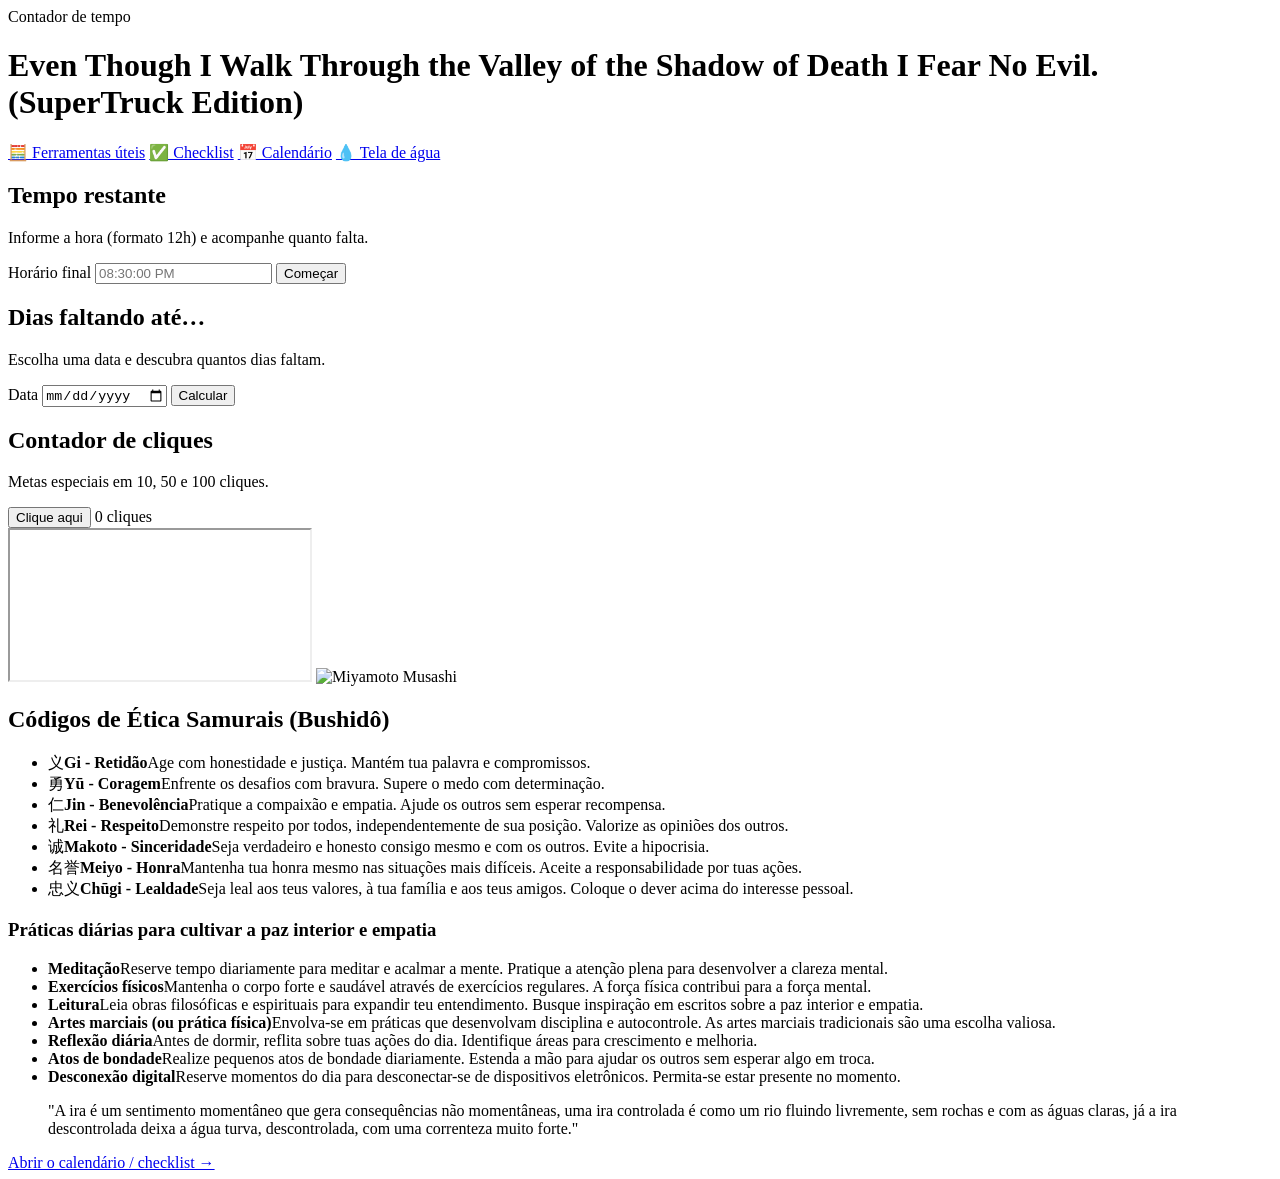
==== index.html @ c0ccff11 "Add files via upload" ====
<!DOCTYPE html>
<html lang="pt-BR">
<head>
  <meta charset="UTF-8">
  <meta name="viewport" content="width=device-width, initial-scale=1.0">
  <meta name="description" content="Contagem regressiva, contador de dias, contador de cliques e reflexões do código Bushidō.">
  <meta name="theme-color" content="#120e10">
  <title>Contador de Tempo</title>
  <link rel="preconnect" href="https://fonts.googleapis.com">
  <link rel="preconnect" href="https://fonts.gstatic.com" crossorigin>
  <link href="https://fonts.googleapis.com/css2?family=Cinzel:wght@600;700&family=Inter:wght@400;600;700&display=swap" rel="stylesheet">
  <link rel="stylesheet" href="index.css">
</head>
<body>
  <main class="page">

    <header class="hero">
      <span class="kicker">Contador de tempo</span>
      <h1>Even Though I Walk Through the Valley of the Shadow of Death I Fear No Evil. (SuperTruck Edition)</h1>
      <nav class="topnav" aria-label="Outras páginas">
        <a class="chip" href="TMBCALC.html">🧮 Ferramentas úteis</a>
        <a class="chip" href="cheklist.html">✅ Checklist</a>
        <a class="chip" href="calendario 2024.html">📅 Calendário</a>
        <a class="chip" href="água.html">💧 Tela de água</a>
      </nav>
    </header>

    <div class="grid-2">
      <!-- Contagem regressiva -->
      <section class="card" aria-labelledby="t-countdown">
        <h2 id="t-countdown">Tempo restante</h2>
        <p class="hint">Informe a hora (formato 12h) e acompanhe quanto falta.</p>
        <div class="field">
          <label for="hour">Horário final</label>
          <input type="text" id="hour" placeholder="08:30:00 PM" autocomplete="off" inputmode="text" aria-describedby="hourError">
          <button class="btn" id="startButton" type="button">Começar</button>
        </div>
        <p class="form-error" id="hourError" role="alert"></p>
        <div class="countdown" role="timer" aria-live="off"></div>
        <p class="countdown-label" id="countdownCaption"></p>
        <div class="card-actions">
          <button class="btn ghost" id="stopButton" type="button" hidden>Parar</button>
        </div>
        <audio id="myAudio" src="sons/Still Beating [ ezmp3.cc ].mp3" preload="none"></audio>
      </section>

      <!-- Dias até uma data -->
      <section class="card" aria-labelledby="t-days">
        <h2 id="t-days">Dias faltando até…</h2>
        <p class="hint">Escolha uma data e descubra quantos dias faltam.</p>
        <div class="field">
          <label for="targetDate">Data</label>
          <input type="date" id="targetDate">
          <button class="btn" id="calcButton" type="button">Calcular</button>
        </div>
        <p class="days-result" id="daysCounter" role="status" hidden></p>
      </section>
    </div>

    <!-- Contador de cliques -->
    <section class="card clicker" aria-labelledby="t-click">
      <h2 id="t-click">Contador de cliques</h2>
      <p class="hint">Metas especiais em 10, 50 e 100 cliques.</p>
      <button class="btn" id="clickButton" type="button">Clique aqui</button>
      <span class="count" id="clickCount" aria-live="polite">0 cliques</span>
    </section>

    <!-- Mídia -->
    <section class="media" aria-label="Vídeo e imagem">
      <iframe src="https://www.youtube.com/embed/jfKfPfyJRdk?si=0R2kxeDPlM6DTkVq" title="Vídeo do YouTube" loading="lazy"
        allow="accelerometer; clipboard-write; encrypted-media; gyroscope; picture-in-picture; web-share"
        referrerpolicy="strict-origin-when-cross-origin" allowfullscreen></iframe>
      <img src="https://i.postimg.cc/VLX0Srh5/musashi-musashi-miyamoto-1.gif" alt="Miyamoto Musashi" loading="lazy">
    </section>

    <!-- Relógio do clima -->
    <section class="climate" aria-label="Relógio do clima">
      <climate-clock></climate-clock>
    </section>

    <!-- Bushidō -->
    <section class="card" aria-labelledby="t-bushido">
      <h2 id="t-bushido">Códigos de Ética Samurais (Bushidô)</h2>
      <ul class="virtues">
        <li><span class="kanji" lang="ja">义</span><strong>Gi - Retidão</strong><span>Age com honestidade e justiça. Mantém tua palavra e compromissos.</span></li>
        <li><span class="kanji" lang="ja">勇</span><strong>Yū - Coragem</strong><span>Enfrente os desafios com bravura. Supere o medo com determinação.</span></li>
        <li><span class="kanji" lang="ja">仁</span><strong>Jin - Benevolência</strong><span>Pratique a compaixão e empatia. Ajude os outros sem esperar recompensa.</span></li>
        <li><span class="kanji" lang="ja">礼</span><strong>Rei - Respeito</strong><span>Demonstre respeito por todos, independentemente de sua posição. Valorize as opiniões dos outros.</span></li>
        <li><span class="kanji" lang="ja">诚</span><strong>Makoto - Sinceridade</strong><span>Seja verdadeiro e honesto consigo mesmo e com os outros. Evite a hipocrisia.</span></li>
        <li><span class="kanji" lang="ja">名誉</span><strong>Meiyo - Honra</strong><span>Mantenha tua honra mesmo nas situações mais difíceis. Aceite a responsabilidade por tuas ações.</span></li>
        <li><span class="kanji" lang="ja">忠义</span><strong>Chūgi - Lealdade</strong><span>Seja leal aos teus valores, à tua família e aos teus amigos. Coloque o dever acima do interesse pessoal.</span></li>
      </ul>

      <h3 class="section-title">Práticas diárias para cultivar a paz interior e empatia</h3>
      <ul class="virtues">
        <li><strong>Meditação</strong><span>Reserve tempo diariamente para meditar e acalmar a mente. Pratique a atenção plena para desenvolver a clareza mental.</span></li>
        <li><strong>Exercícios físicos</strong><span>Mantenha o corpo forte e saudável através de exercícios regulares. A força física contribui para a força mental.</span></li>
        <li><strong>Leitura</strong><span>Leia obras filosóficas e espirituais para expandir teu entendimento. Busque inspiração em escritos sobre a paz interior e empatia.</span></li>
        <li><strong>Artes marciais (ou prática física)</strong><span>Envolva-se em práticas que desenvolvam disciplina e autocontrole. As artes marciais tradicionais são uma escolha valiosa.</span></li>
        <li><strong>Reflexão diária</strong><span>Antes de dormir, reflita sobre tuas ações do dia. Identifique áreas para crescimento e melhoria.</span></li>
        <li><strong>Atos de bondade</strong><span>Realize pequenos atos de bondade diariamente. Estenda a mão para ajudar os outros sem esperar algo em troca.</span></li>
        <li><strong>Desconexão digital</strong><span>Reserve momentos do dia para desconectar-se de dispositivos eletrônicos. Permita-se estar presente no momento.</span></li>
      </ul>
    </section>

    <blockquote class="quote">
      "A ira é um sentimento momentâneo que gera consequências não momentâneas, uma ira controlada é como um rio fluindo livremente, sem rochas e com as águas claras, já a ira descontrolada deixa a água turva, descontrolada, com uma correnteza muito forte."
    </blockquote>

    <footer class="footer-links">
      <a href="cheklist.html">Abrir o calendário / checklist →</a>
    </footer>
  </main>

  <script src="index.js"></script>
  <script src="https://climateclock.world/widget-v2.js" async></script>
</body>
</html>
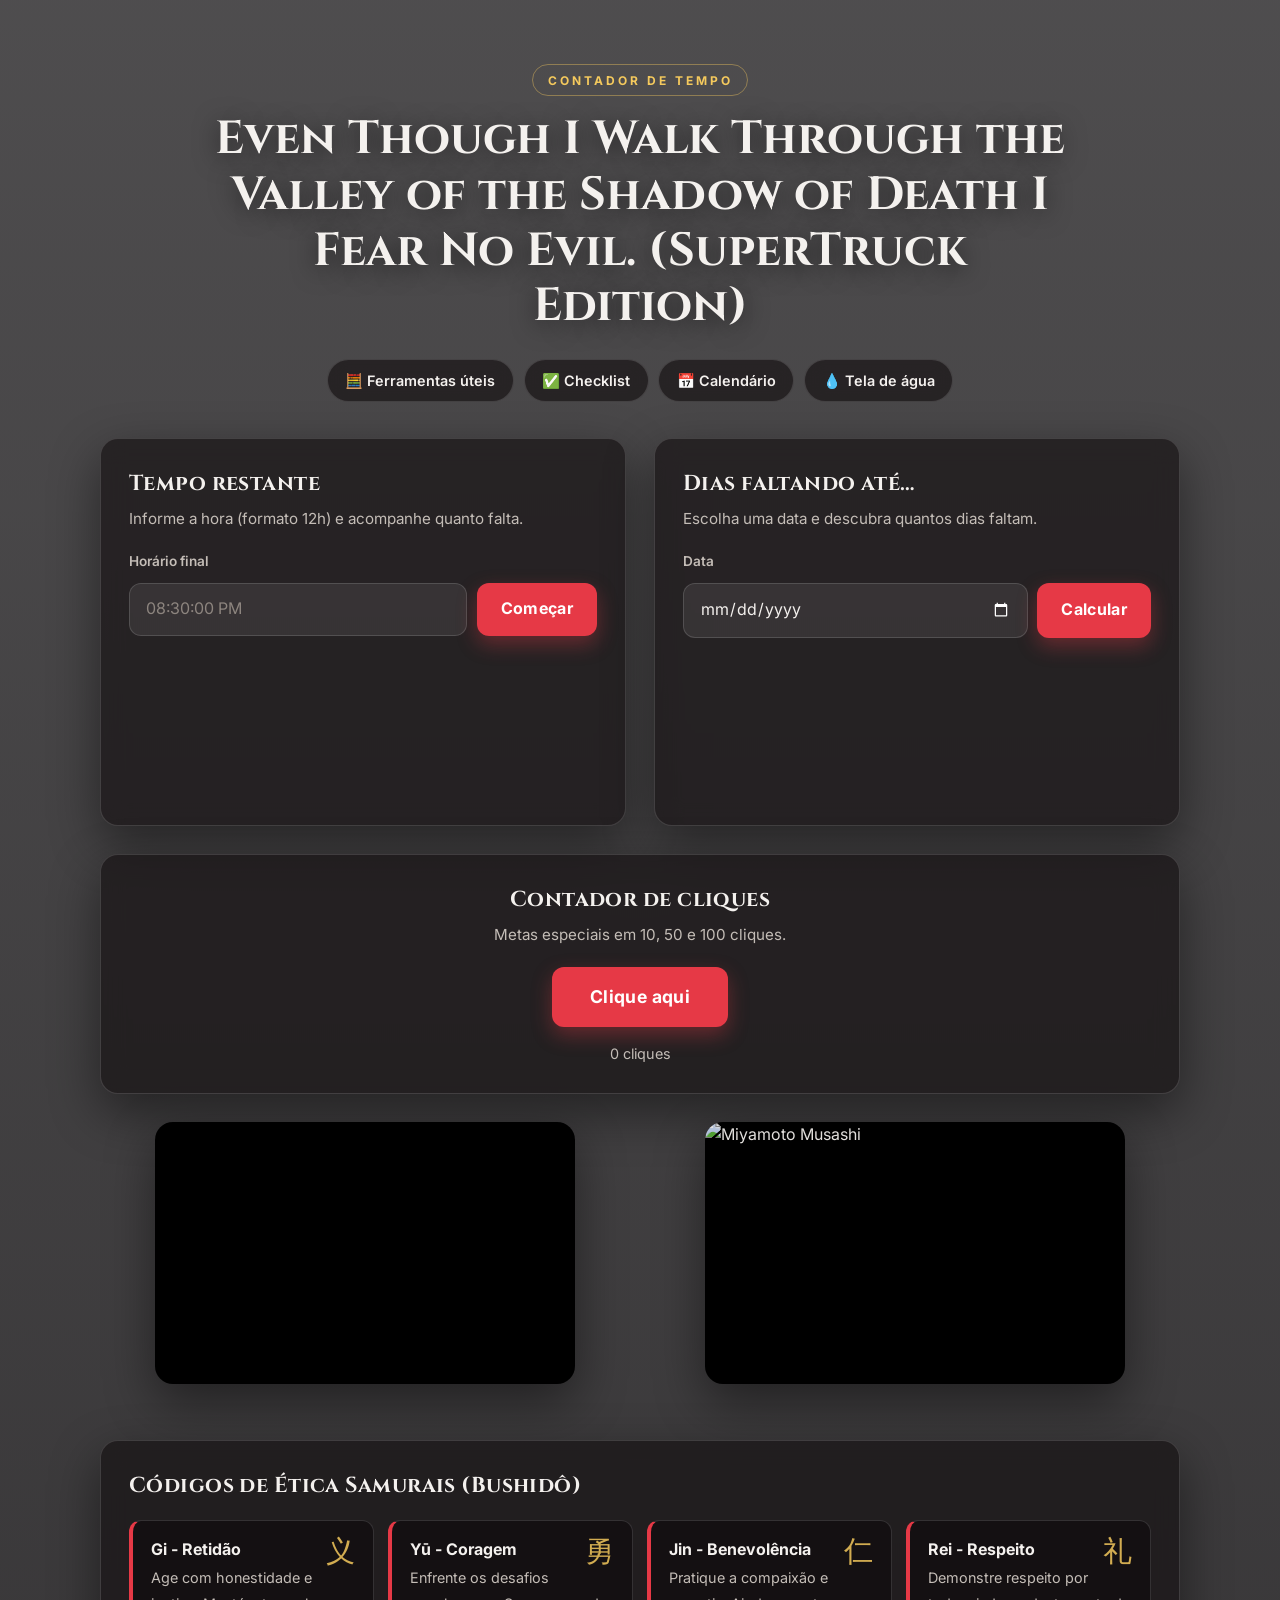
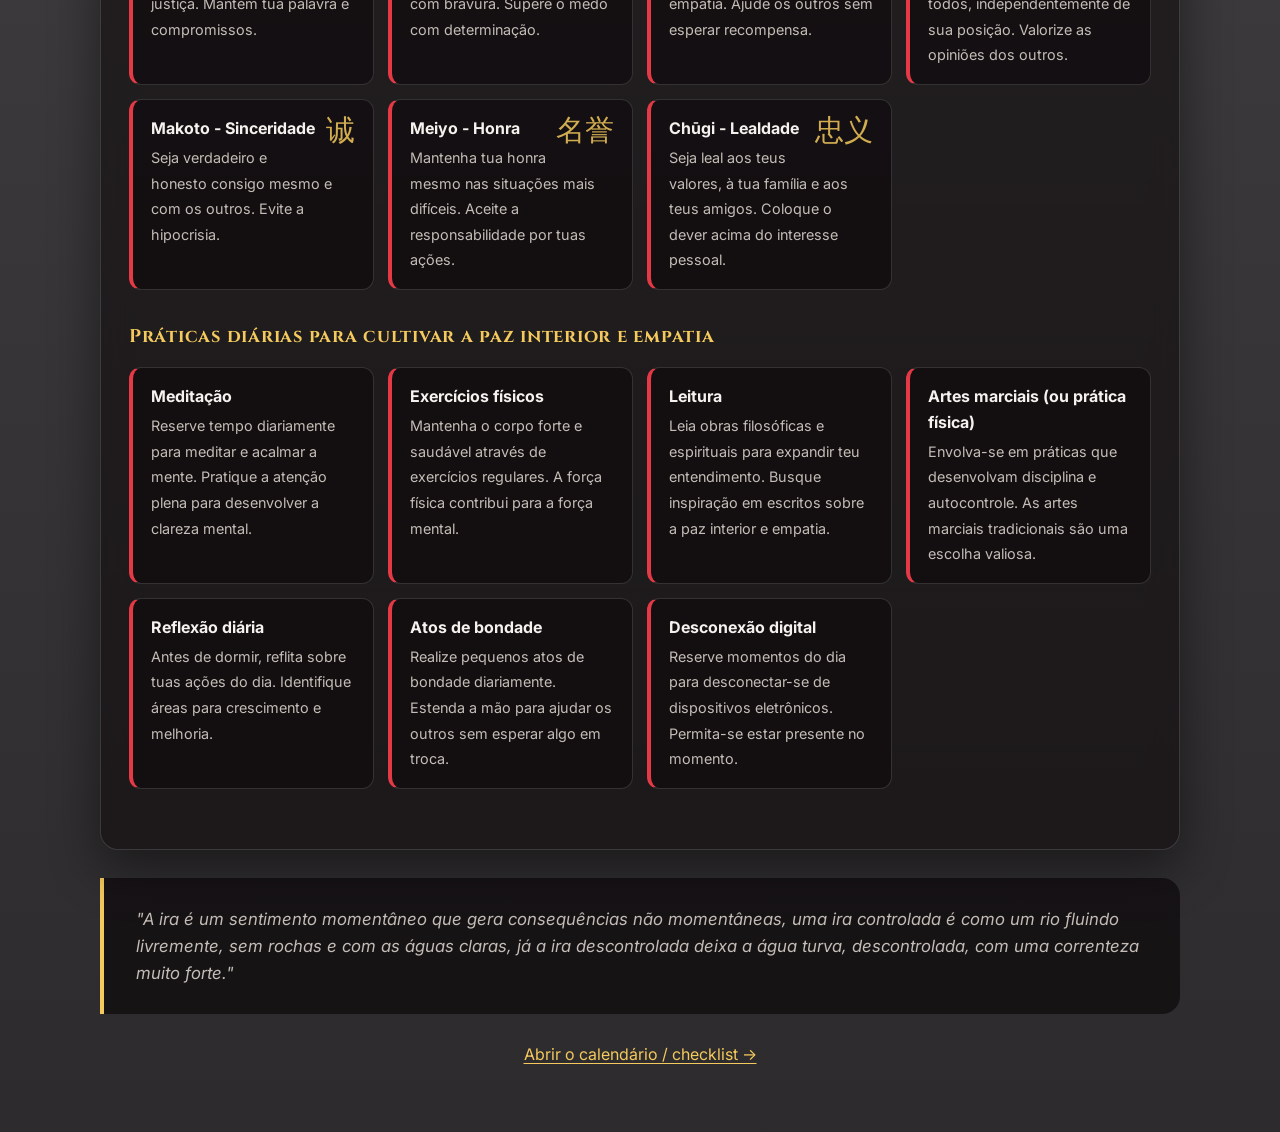
==== commit f0917534: "Update index.html" ====
--- a/index.html
+++ b/index.html
@@ -9,7 +9,7 @@
   <link rel="preconnect" href="https://fonts.googleapis.com">
   <link rel="preconnect" href="https://fonts.gstatic.com" crossorigin>
   <link href="https://fonts.googleapis.com/css2?family=Cinzel:wght@600;700&family=Inter:wght@400;600;700&display=swap" rel="stylesheet">
-  <link rel="stylesheet" href="index.css">
+  <link rel="stylesheet" href="style.css">
 </head>
 <body>
   <main class="page">
--- a/style.css
+++ b/style.css
@@ -0,0 +1,201 @@
+/* ==========================================================
+   Contador de Tempo – estilos da página inicial
+   ========================================================== */
+
+:root {
+  --bg-image: url("https://i.postimg.cc/3JjkTRHV/0e24f9bafcf94ba7dc2b6a0298948223.gif");
+  --accent: #e63946;
+  --accent-dark: #b92b37;
+  --gold: #f4c95d;
+  --text: #f4f1ee;
+  --muted: #c4bdb7;
+  --glass: rgba(18, 14, 16, 0.62);
+  --glass-strong: rgba(18, 14, 16, 0.82);
+  --line: rgba(255, 255, 255, 0.14);
+  --radius: 18px;
+  --shadow: 0 18px 50px rgba(0, 0, 0, 0.45);
+  --font-body: "Inter", "Segoe UI", system-ui, -apple-system, Arial, sans-serif;
+  --font-title: "Cinzel", Georgia, "Times New Roman", serif;
+}
+
+*, *::before, *::after { box-sizing: border-box; }
+
+html { scroll-behavior: smooth; }
+
+body {
+  margin: 0;
+  min-height: 100vh;
+  font-family: var(--font-body);
+  color: var(--text);
+  line-height: 1.6;
+  background:
+    linear-gradient(180deg, rgba(10, 8, 10, 0.72), rgba(10, 8, 10, 0.86)),
+    var(--bg-image) center / cover fixed no-repeat;
+  -webkit-font-smoothing: antialiased;
+}
+
+:focus-visible { outline: 3px solid var(--gold); outline-offset: 3px; }
+
+a { color: var(--gold); text-underline-offset: 3px; }
+a:hover { color: #fff; }
+
+.page {
+  width: min(1080px, 100% - 2rem);
+  margin: 0 auto;
+  padding: 2.5rem 0 4rem;
+  display: grid;
+  gap: 1.75rem;
+}
+
+/* ---------- Topo ---------- */
+.hero { text-align: center; padding: 1.5rem 0 .5rem; }
+.hero .kicker {
+  display: inline-block;
+  font-size: .75rem; font-weight: 700; letter-spacing: .25em; text-transform: uppercase;
+  color: var(--gold);
+  border: 1px solid rgba(244, 201, 93, .4);
+  padding: .35rem .9rem; border-radius: 999px; margin-bottom: 1rem;
+}
+.hero h1 {
+  margin: 0 auto;
+  max-width: 880px;
+  font-family: var(--font-title);
+  font-weight: 700;
+  font-size: clamp(1.6rem, 4.2vw, 2.9rem);
+  line-height: 1.2;
+  text-shadow: 0 4px 24px rgba(0, 0, 0, .6);
+}
+
+.topnav { display: flex; justify-content: center; gap: .6rem; flex-wrap: wrap; margin-top: 1.5rem; }
+.chip {
+  display: inline-flex; align-items: center; gap: .4rem;
+  padding: .55rem 1.1rem; border-radius: 999px;
+  background: var(--glass); border: 1px solid var(--line);
+  color: var(--text); text-decoration: none; font-size: .9rem; font-weight: 600;
+  backdrop-filter: blur(8px);
+  transition: background .2s, border-color .2s, transform .2s;
+}
+.chip:hover { background: var(--accent); border-color: var(--accent); color: #fff; transform: translateY(-2px); }
+
+/* ---------- Cartões ---------- */
+.card {
+  background: var(--glass);
+  border: 1px solid var(--line);
+  border-radius: var(--radius);
+  padding: 1.75rem;
+  box-shadow: var(--shadow);
+  backdrop-filter: blur(12px);
+}
+.card h2 {
+  margin: 0 0 .35rem;
+  font-family: var(--font-title);
+  font-size: 1.35rem;
+  letter-spacing: .02em;
+}
+.card .hint { margin: 0 0 1.25rem; color: var(--muted); font-size: .95rem; }
+
+.grid-2 { display: grid; gap: 1.75rem; grid-template-columns: 1fr; }
+@media (min-width: 860px) { .grid-2 { grid-template-columns: 1fr 1fr; } }
+
+/* ---------- Formulários e botões ---------- */
+.field { display: flex; gap: .6rem; flex-wrap: wrap; align-items: stretch; }
+.field label { flex-basis: 100%; font-size: .85rem; font-weight: 600; color: var(--muted); }
+
+input[type="text"], input[type="date"] {
+  flex: 1 1 180px;
+  min-width: 0;
+  padding: .8rem 1rem;
+  font: inherit; color: var(--text);
+  background: rgba(255, 255, 255, .08);
+  border: 1px solid var(--line);
+  border-radius: 12px;
+  color-scheme: dark;
+}
+input::placeholder { color: #8d857f; }
+input:focus { outline: none; border-color: var(--gold); box-shadow: 0 0 0 4px rgba(244, 201, 93, .2); }
+input.invalid { border-color: var(--accent); box-shadow: 0 0 0 4px rgba(230, 57, 70, .25); }
+
+.btn {
+  padding: .8rem 1.5rem;
+  font: inherit; font-weight: 700; letter-spacing: .02em;
+  color: #fff; background: var(--accent);
+  border: 0; border-radius: 12px; cursor: pointer;
+  box-shadow: 0 8px 20px rgba(230, 57, 70, .35);
+  transition: background .2s, transform .15s, box-shadow .2s;
+}
+.btn:hover { background: var(--accent-dark); transform: translateY(-2px); }
+.btn:active { transform: translateY(0); }
+.btn.ghost { background: transparent; border: 1px solid var(--line); box-shadow: none; color: var(--muted); }
+.btn.ghost:hover { background: rgba(255, 255, 255, .08); color: #fff; }
+
+.form-error { min-height: 1.25rem; margin: .6rem 0 0; color: #ff8a93; font-size: .88rem; }
+
+/* ---------- Contagem regressiva ---------- */
+.countdown {
+  margin: 1.25rem 0 0;
+  text-align: center;
+  font-family: var(--font-title);
+  font-size: clamp(2.4rem, 8vw, 3.6rem);
+  font-variant-numeric: tabular-nums;
+  letter-spacing: .04em;
+  min-height: 1.3em;
+}
+.countdown.running { animation: pulse 2s ease-in-out infinite; }
+.countdown.done { font-size: clamp(1.4rem, 4vw, 1.9rem); color: var(--gold); }
+.countdown-label { text-align: center; color: var(--muted); font-size: .85rem; margin: 0; min-height: 1.2em; }
+.card-actions { display: flex; gap: .6rem; justify-content: center; margin-top: 1.25rem; flex-wrap: wrap; }
+
+@keyframes pulse { 0%, 100% { transform: scale(1); } 50% { transform: scale(1.03); } }
+
+.days-result {
+  margin: 1rem 0 0;
+  padding: 1rem;
+  border-radius: 12px;
+  background: rgba(244, 201, 93, .1);
+  border: 1px dashed rgba(244, 201, 93, .45);
+  text-align: center;
+  font-weight: 600;
+}
+.days-result[hidden] { display: none; }
+.days-result strong { color: var(--gold); font-size: 1.6em; font-family: var(--font-title); }
+
+/* ---------- Clique ---------- */
+.clicker { text-align: center; }
+.clicker .btn { font-size: 1.1rem; padding: 1rem 2.4rem; }
+.clicker .count { display: block; margin-top: .9rem; color: var(--muted); font-size: .9rem; }
+
+/* ---------- Mídia ---------- */
+.media { display: grid; gap: 1.25rem; grid-template-columns: 1fr; align-items: center; justify-items: center; }
+@media (min-width: 700px) { .media { grid-template-columns: 1fr 1fr; } }
+.media iframe, .media img {
+  width: 100%; max-width: 420px; aspect-ratio: 16 / 10; object-fit: cover;
+  border: 0; border-radius: var(--radius); box-shadow: var(--shadow); background: #000;
+}
+
+/* ---------- Bushidō ---------- */
+.virtues { display: grid; gap: .9rem; grid-template-columns: repeat(auto-fill, minmax(240px, 1fr)); margin: 1rem 0 2rem; padding: 0; list-style: none; }
+.virtues li {
+  background: var(--glass-strong); border: 1px solid var(--line); border-left: 4px solid var(--accent);
+  border-radius: 12px; padding: 1rem 1.1rem;
+  transition: transform .2s, border-color .2s;
+}
+.virtues li:hover { transform: translateY(-3px); border-left-color: var(--gold); }
+.virtues .kanji { float: right; font-size: 1.8rem; line-height: 1; color: var(--gold); opacity: .85; margin-left: .5rem; }
+.virtues strong { display: block; font-size: 1rem; margin-bottom: .2rem; }
+.virtues span { color: var(--muted); font-size: .9rem; }
+.section-title { font-family: var(--font-title); font-size: 1.15rem; margin: 1.5rem 0 0; color: var(--gold); letter-spacing: .04em; }
+
+/* ---------- Frase e rodapé ---------- */
+.quote {
+  margin: 0; padding: 1.75rem 2rem;
+  border-left: 4px solid var(--gold);
+  background: var(--glass-strong); border-radius: 0 var(--radius) var(--radius) 0;
+  font-style: italic; color: var(--muted); font-size: 1.05rem;
+}
+.footer-links { text-align: center; }
+.climate { display: flex; justify-content: center; overflow-x: auto; }
+
+@media (prefers-reduced-motion: reduce) {
+  html { scroll-behavior: auto; }
+  *, *::before, *::after { animation: none !important; transition: none !important; }
+}
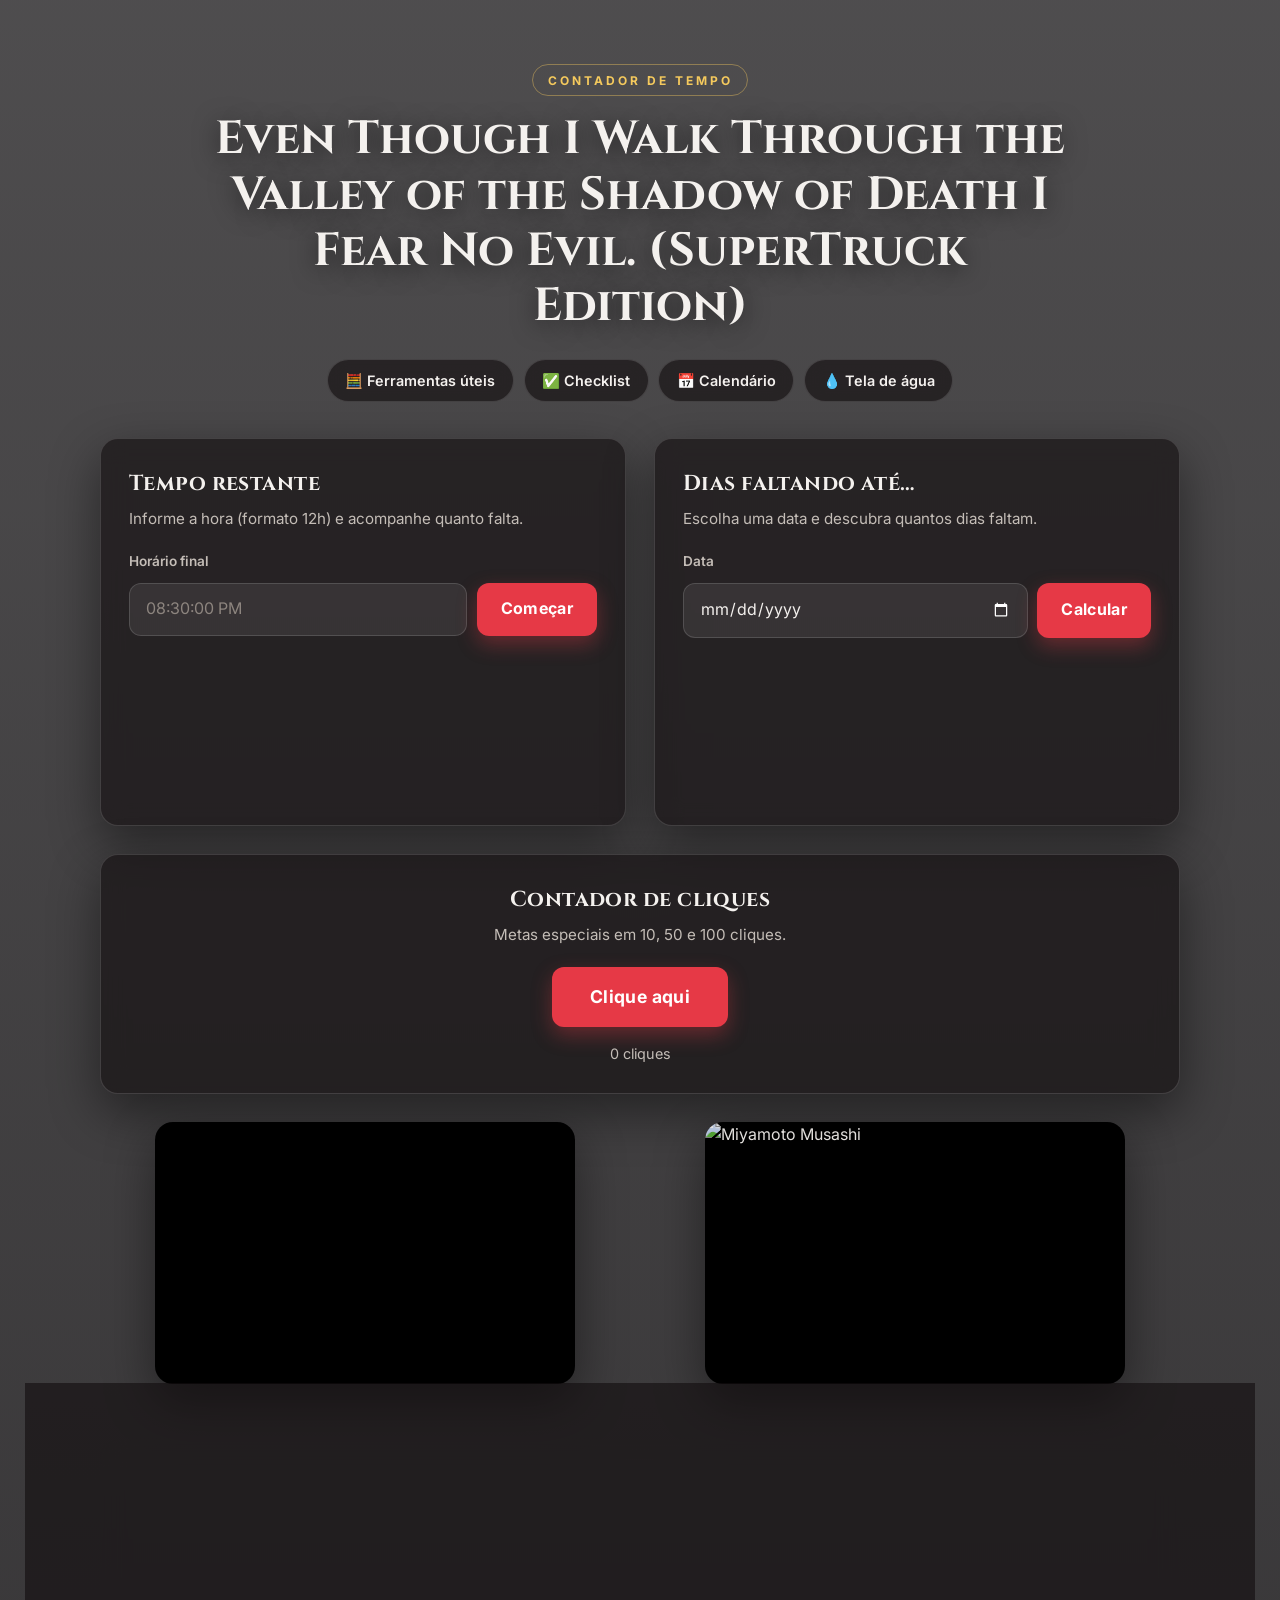
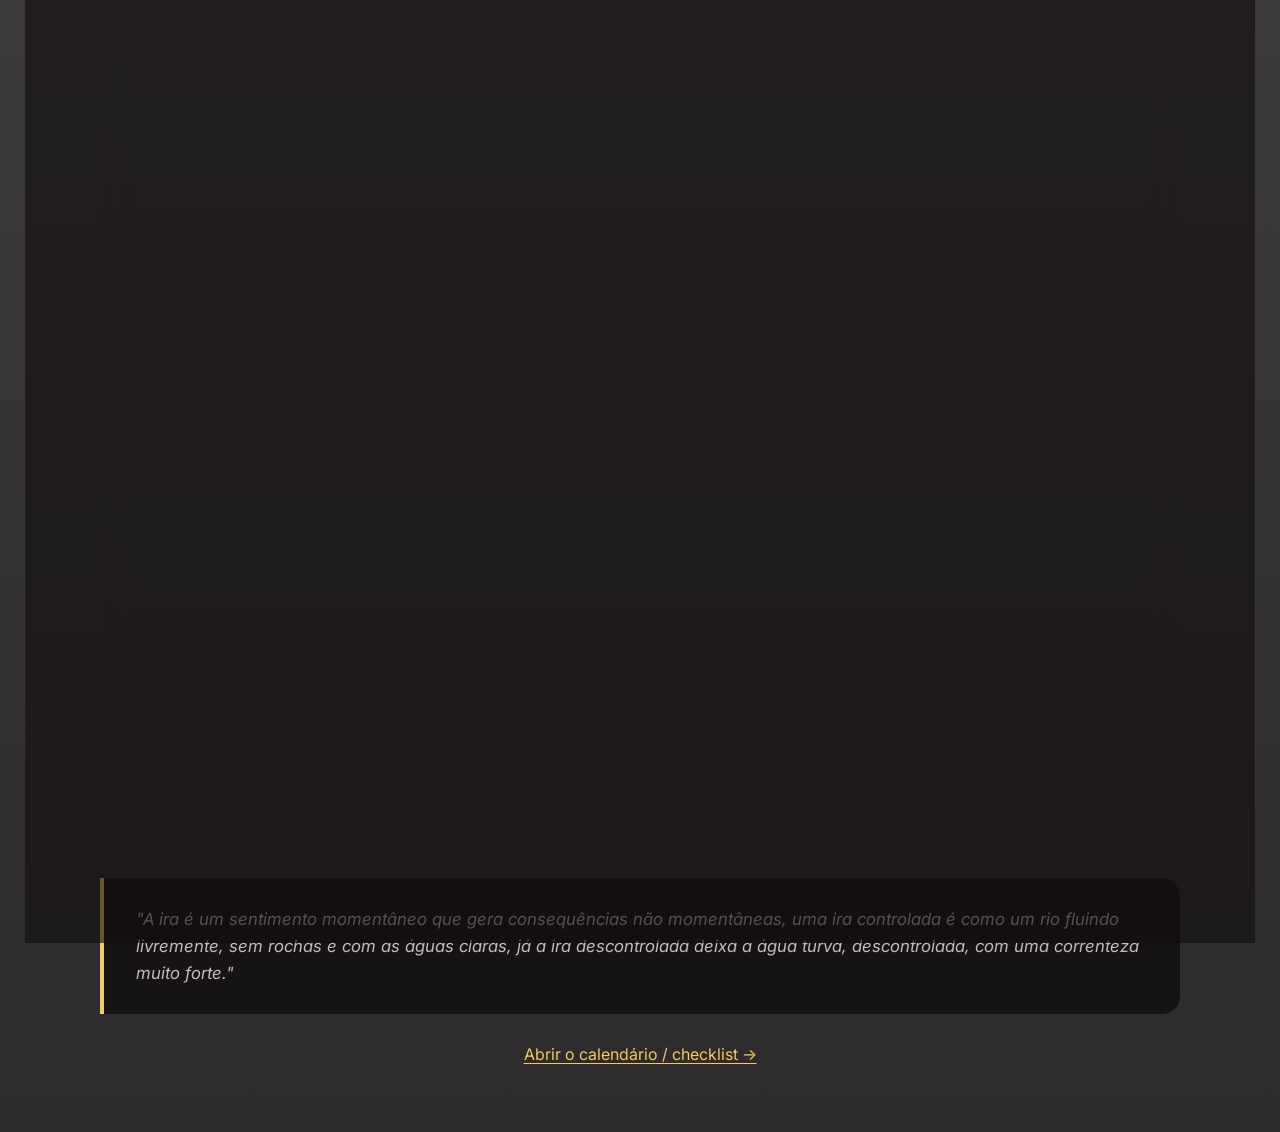
==== commit 4176858e: "Update index.html" ====
--- a/index.html
+++ b/index.html
@@ -18,7 +18,7 @@
       <span class="kicker">Contador de tempo</span>
       <h1>Even Though I Walk Through the Valley of the Shadow of Death I Fear No Evil. (SuperTruck Edition)</h1>
       <nav class="topnav" aria-label="Outras páginas">
-        <a class="chip" href="TMBCALC.html">🧮 Ferramentas úteis</a>
+        <a class="chip" href="Ferramentas.html">🧮 Ferramentas úteis</a>
         <a class="chip" href="cheklist.html">✅ Checklist</a>
         <a class="chip" href="calendario 2024.html">📅 Calendário</a>
         <a class="chip" href="água.html">💧 Tela de água</a>
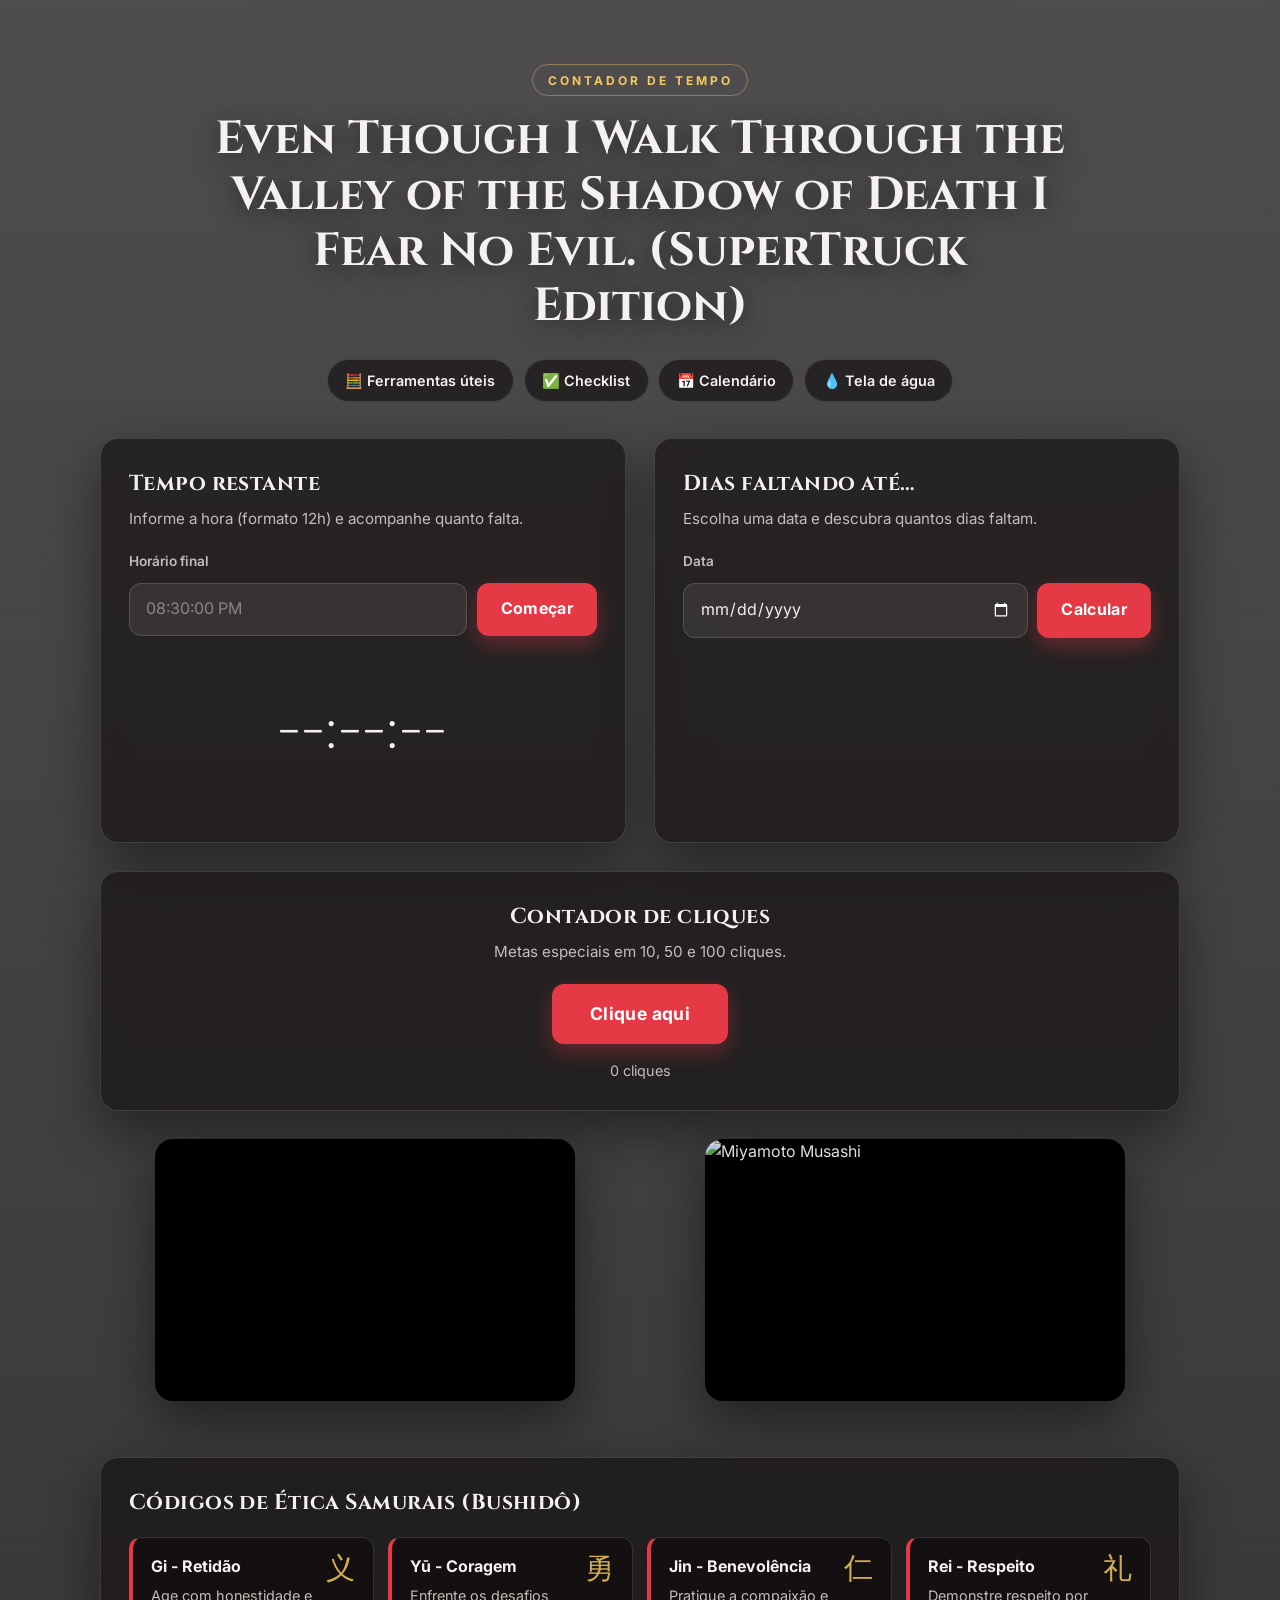
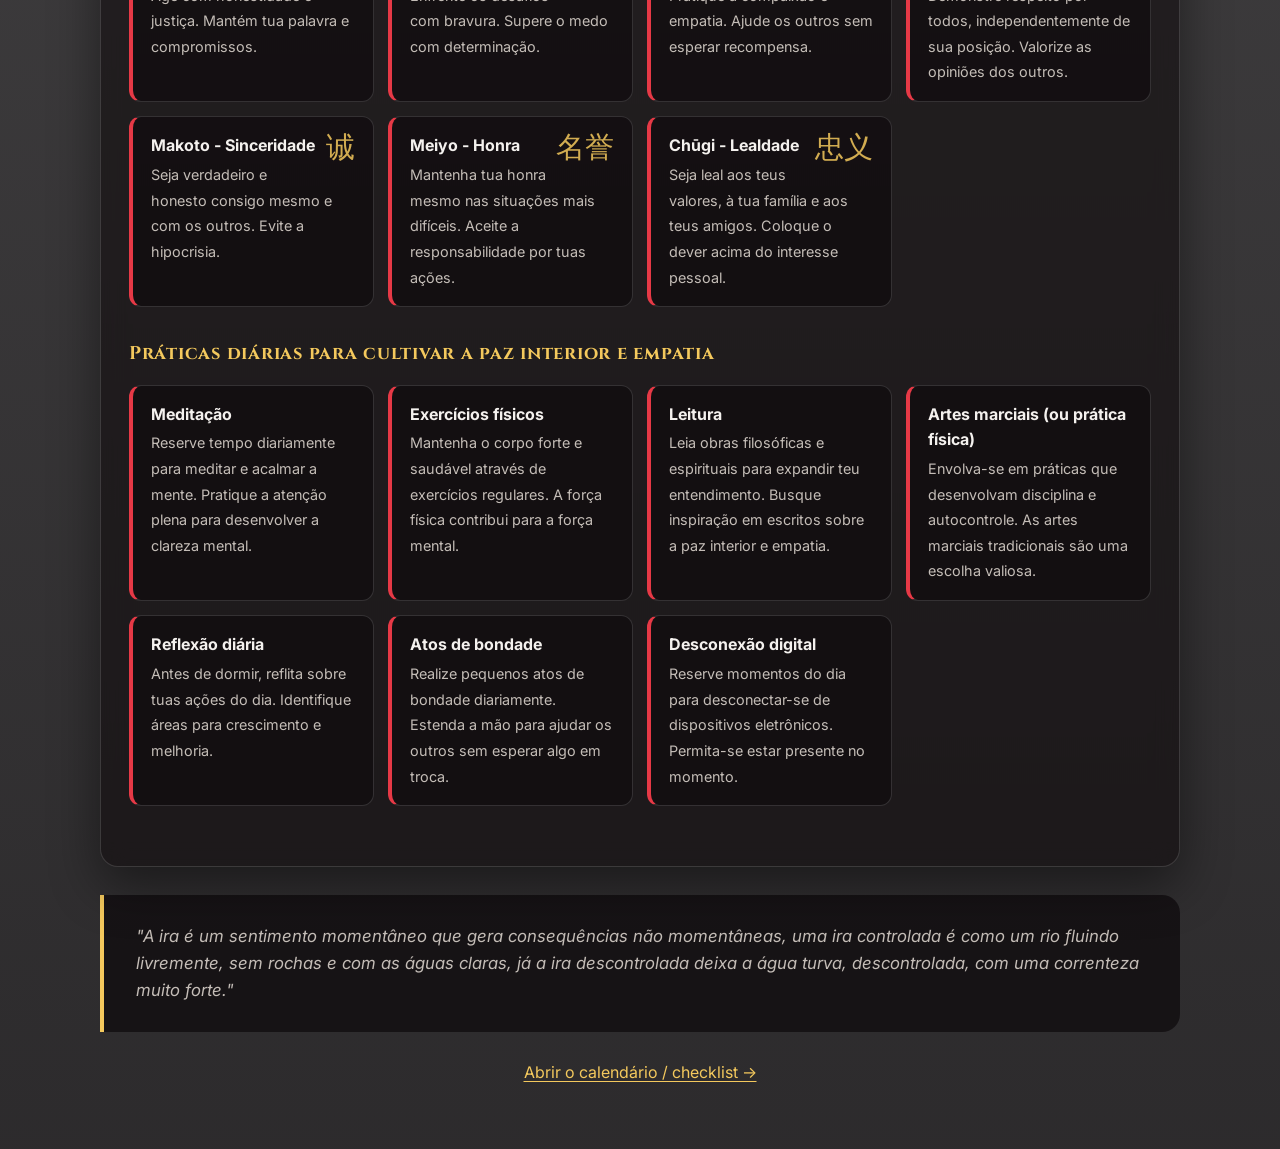
==== commit eb07df5f: "Update index.html" ====
--- a/index.html
+++ b/index.html
@@ -20,7 +20,7 @@
       <nav class="topnav" aria-label="Outras páginas">
         <a class="chip" href="Ferramentas.html">🧮 Ferramentas úteis</a>
         <a class="chip" href="cheklist.html">✅ Checklist</a>
-        <a class="chip" href="calendario 2024.html">📅 Calendário</a>
+        <a class="chip" href="calendario.html">📅 Calendário</a>
         <a class="chip" href="água.html">💧 Tela de água</a>
       </nav>
     </header>
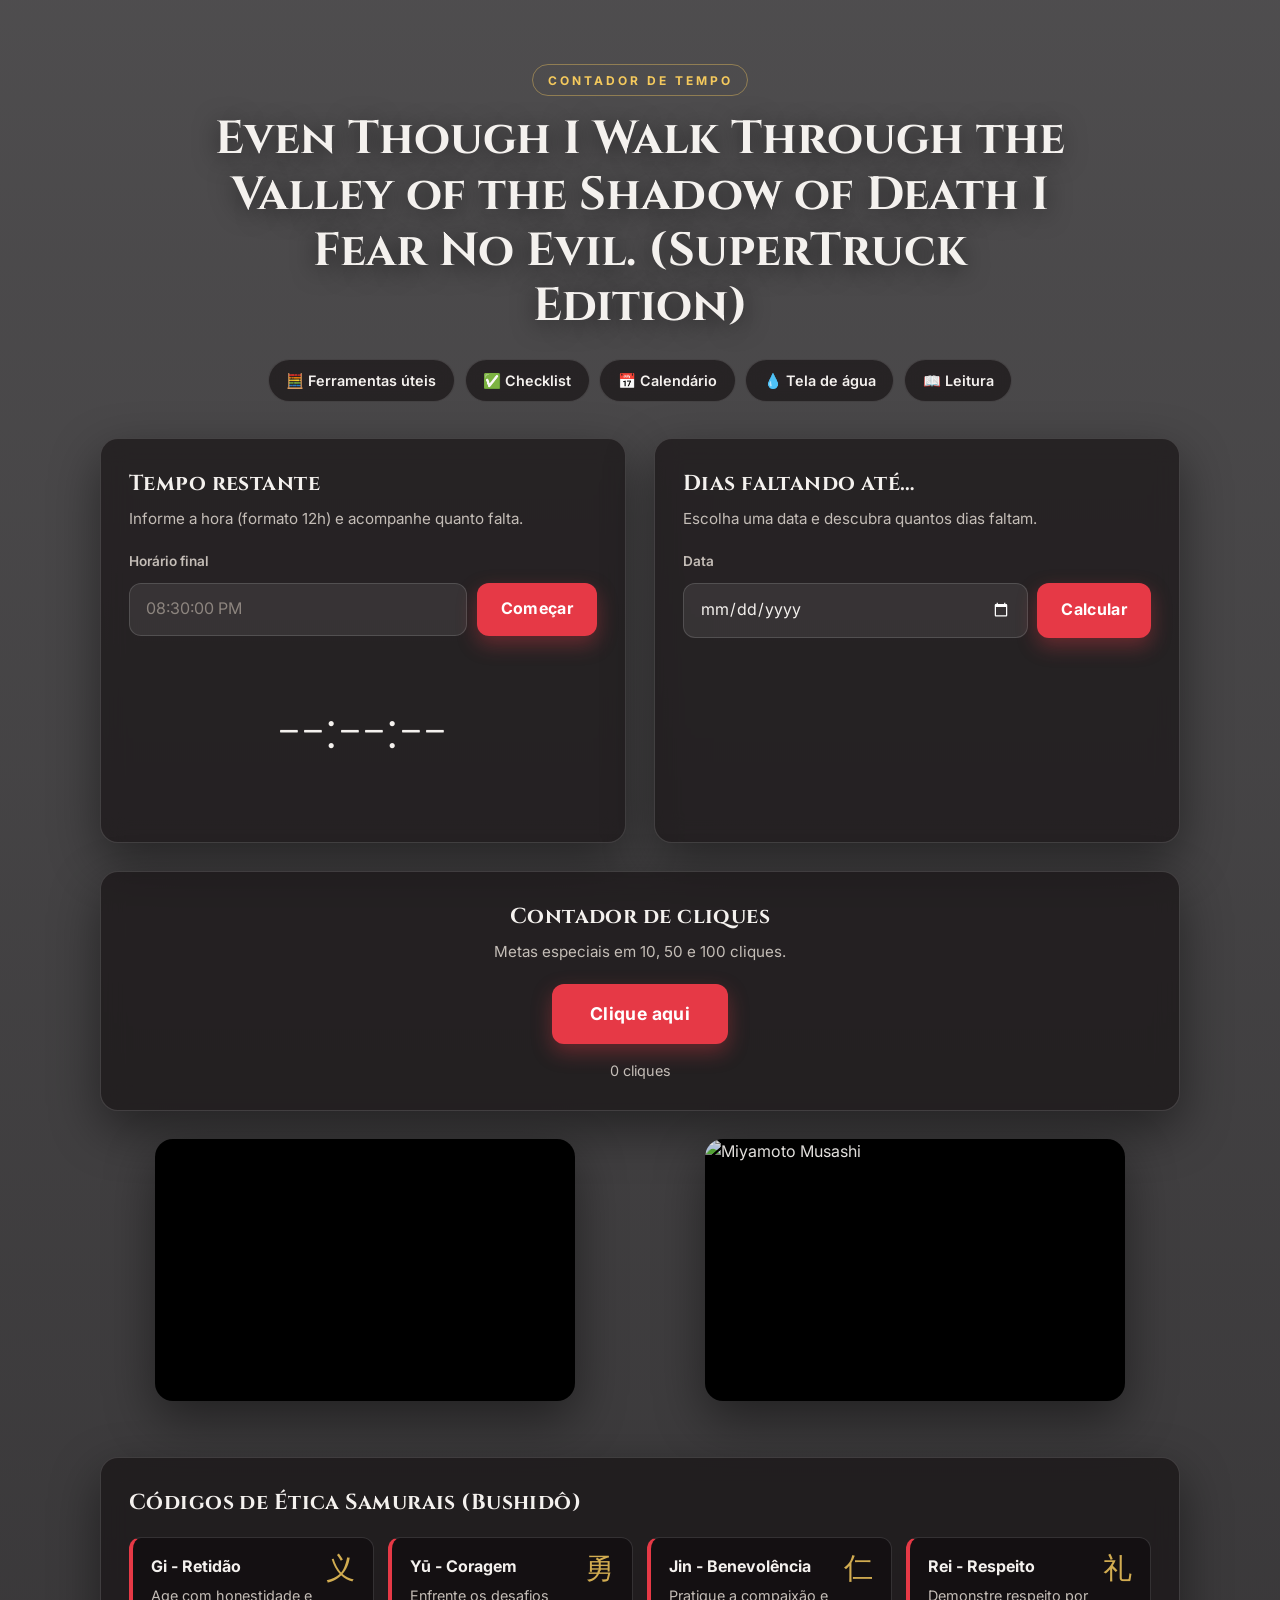
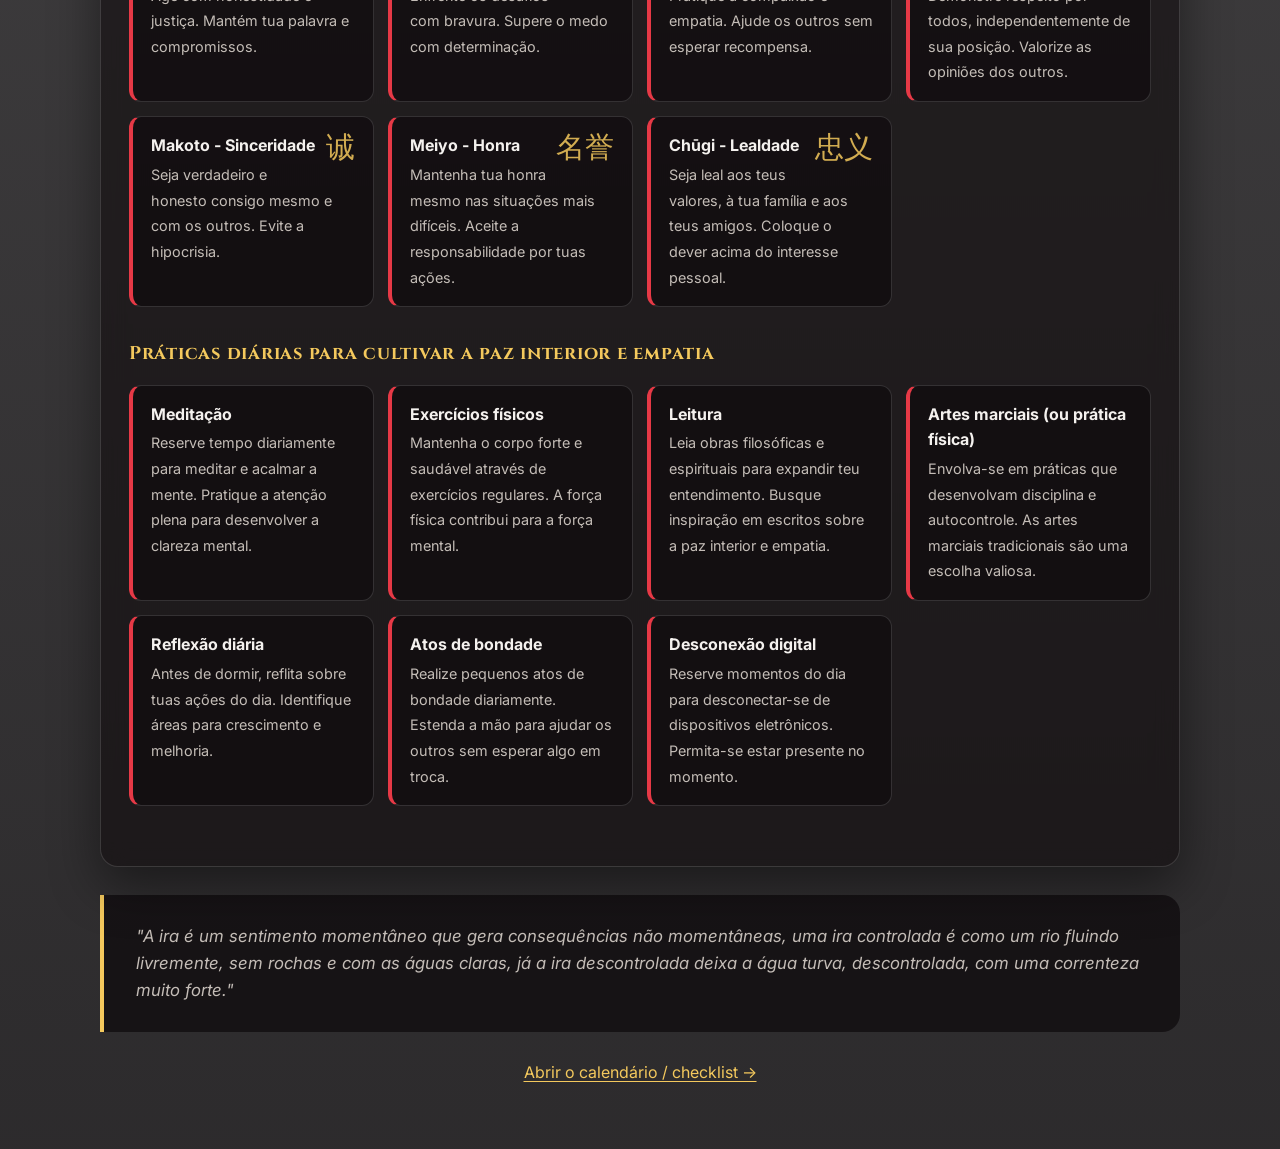
==== commit 7714dbb1: "Update index.html" ====
--- a/index.html
+++ b/index.html
@@ -22,6 +22,7 @@
         <a class="chip" href="cheklist.html">✅ Checklist</a>
         <a class="chip" href="calendario.html">📅 Calendário</a>
         <a class="chip" href="água.html">💧 Tela de água</a>
+        <a class="chip" href="leitura.html">📖 Leitura</a>
       </nav>
     </header>
 
